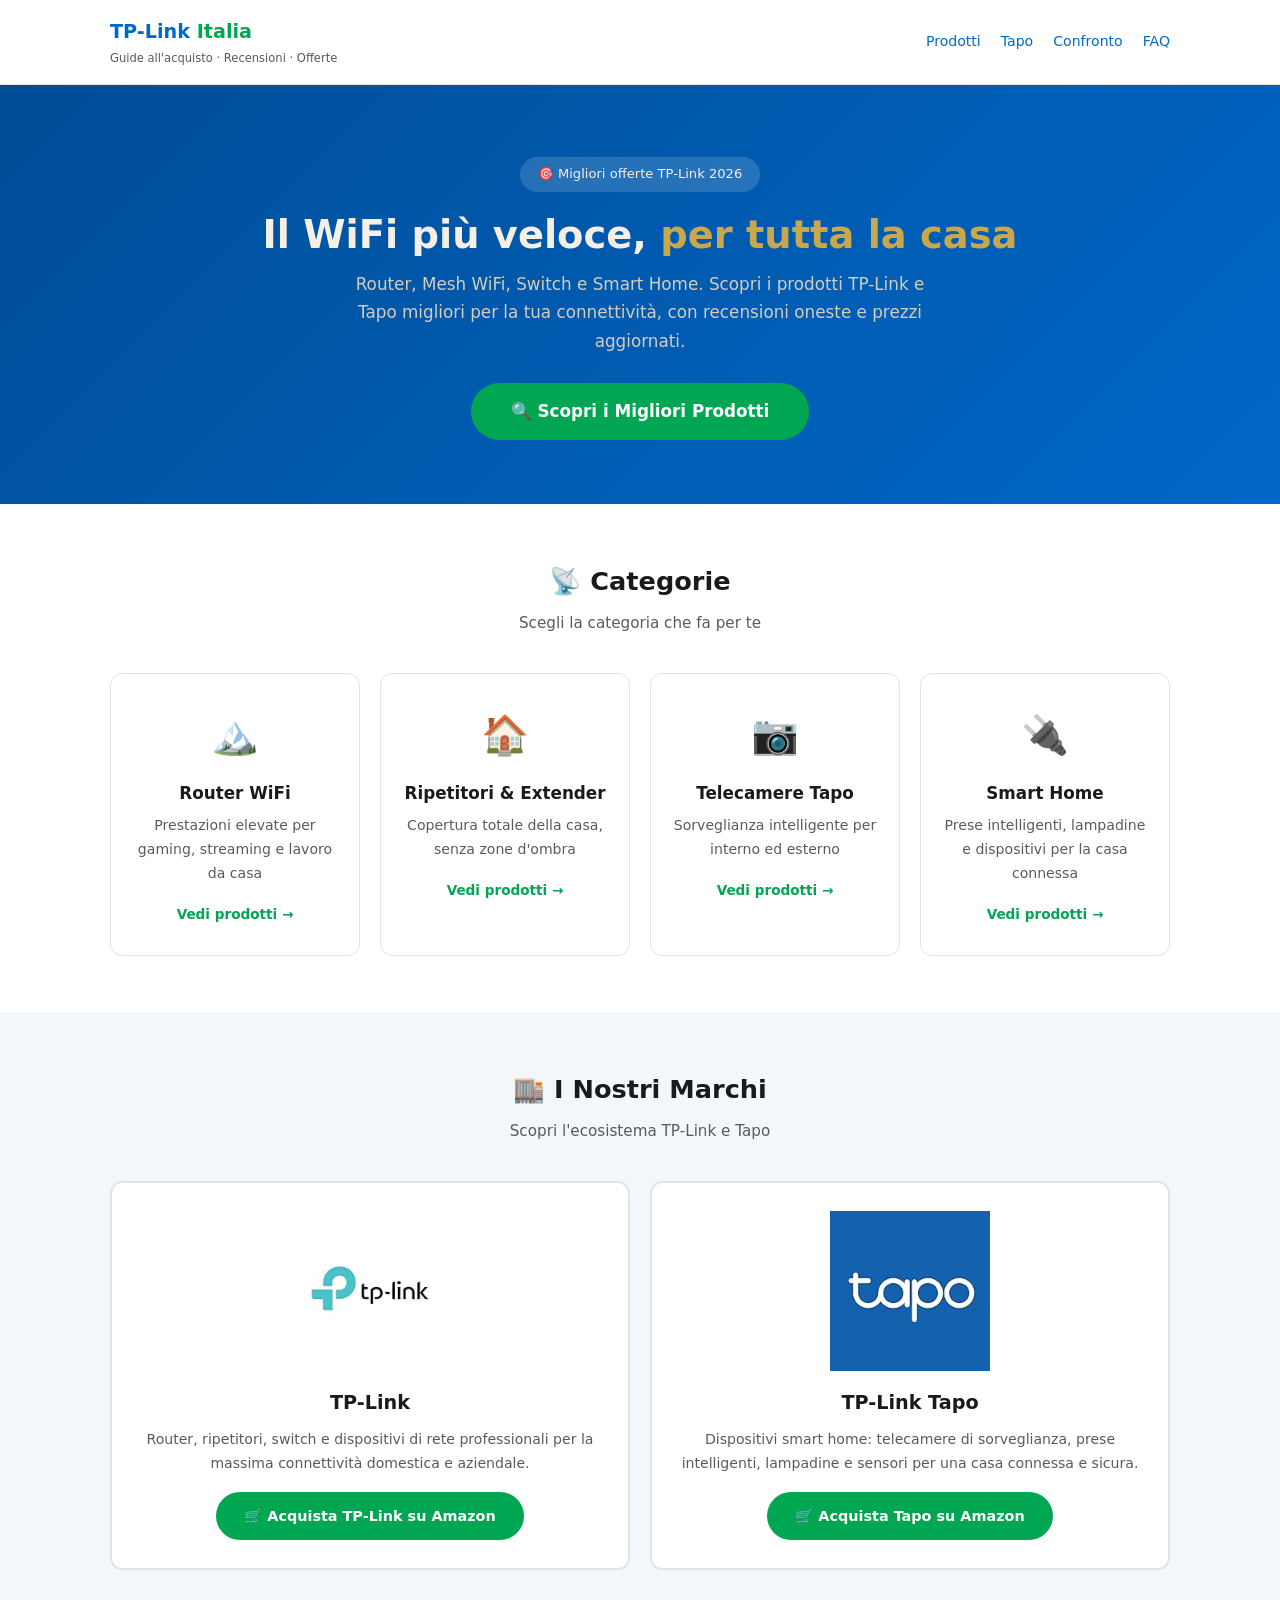
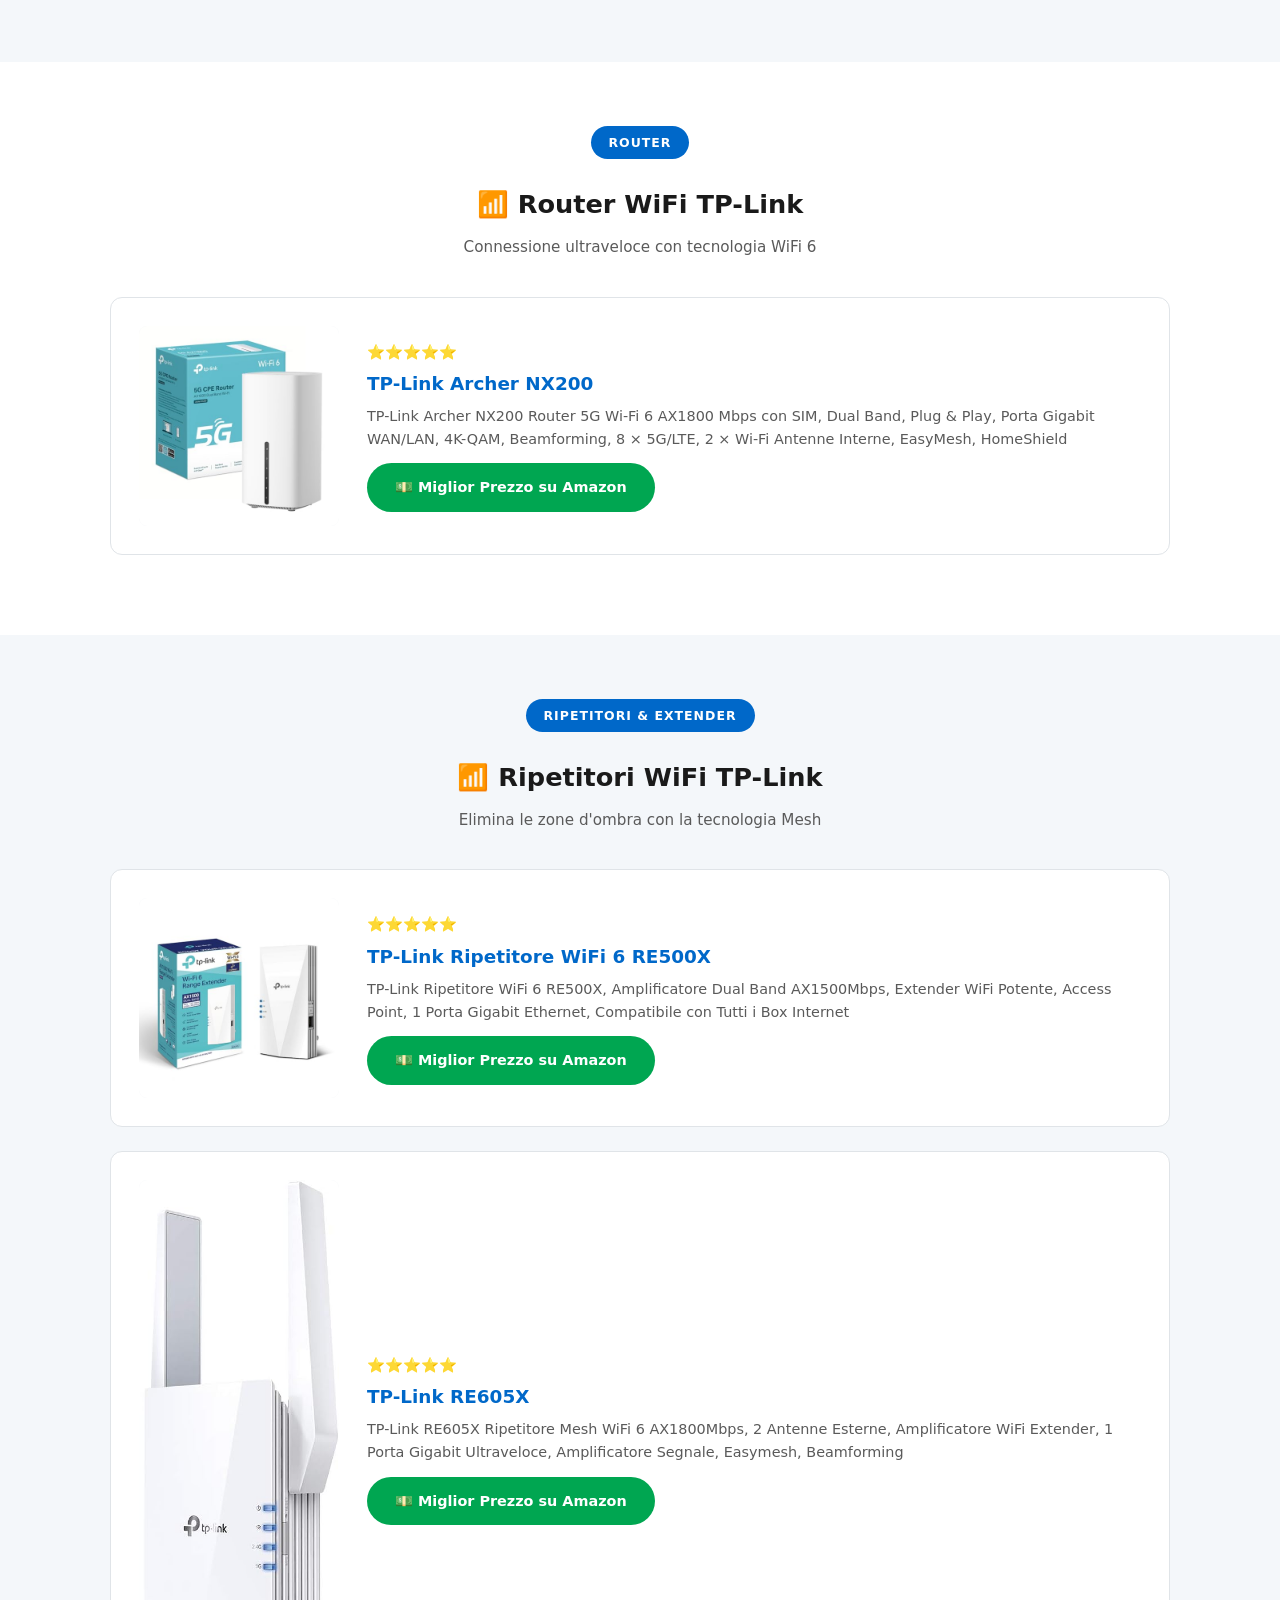
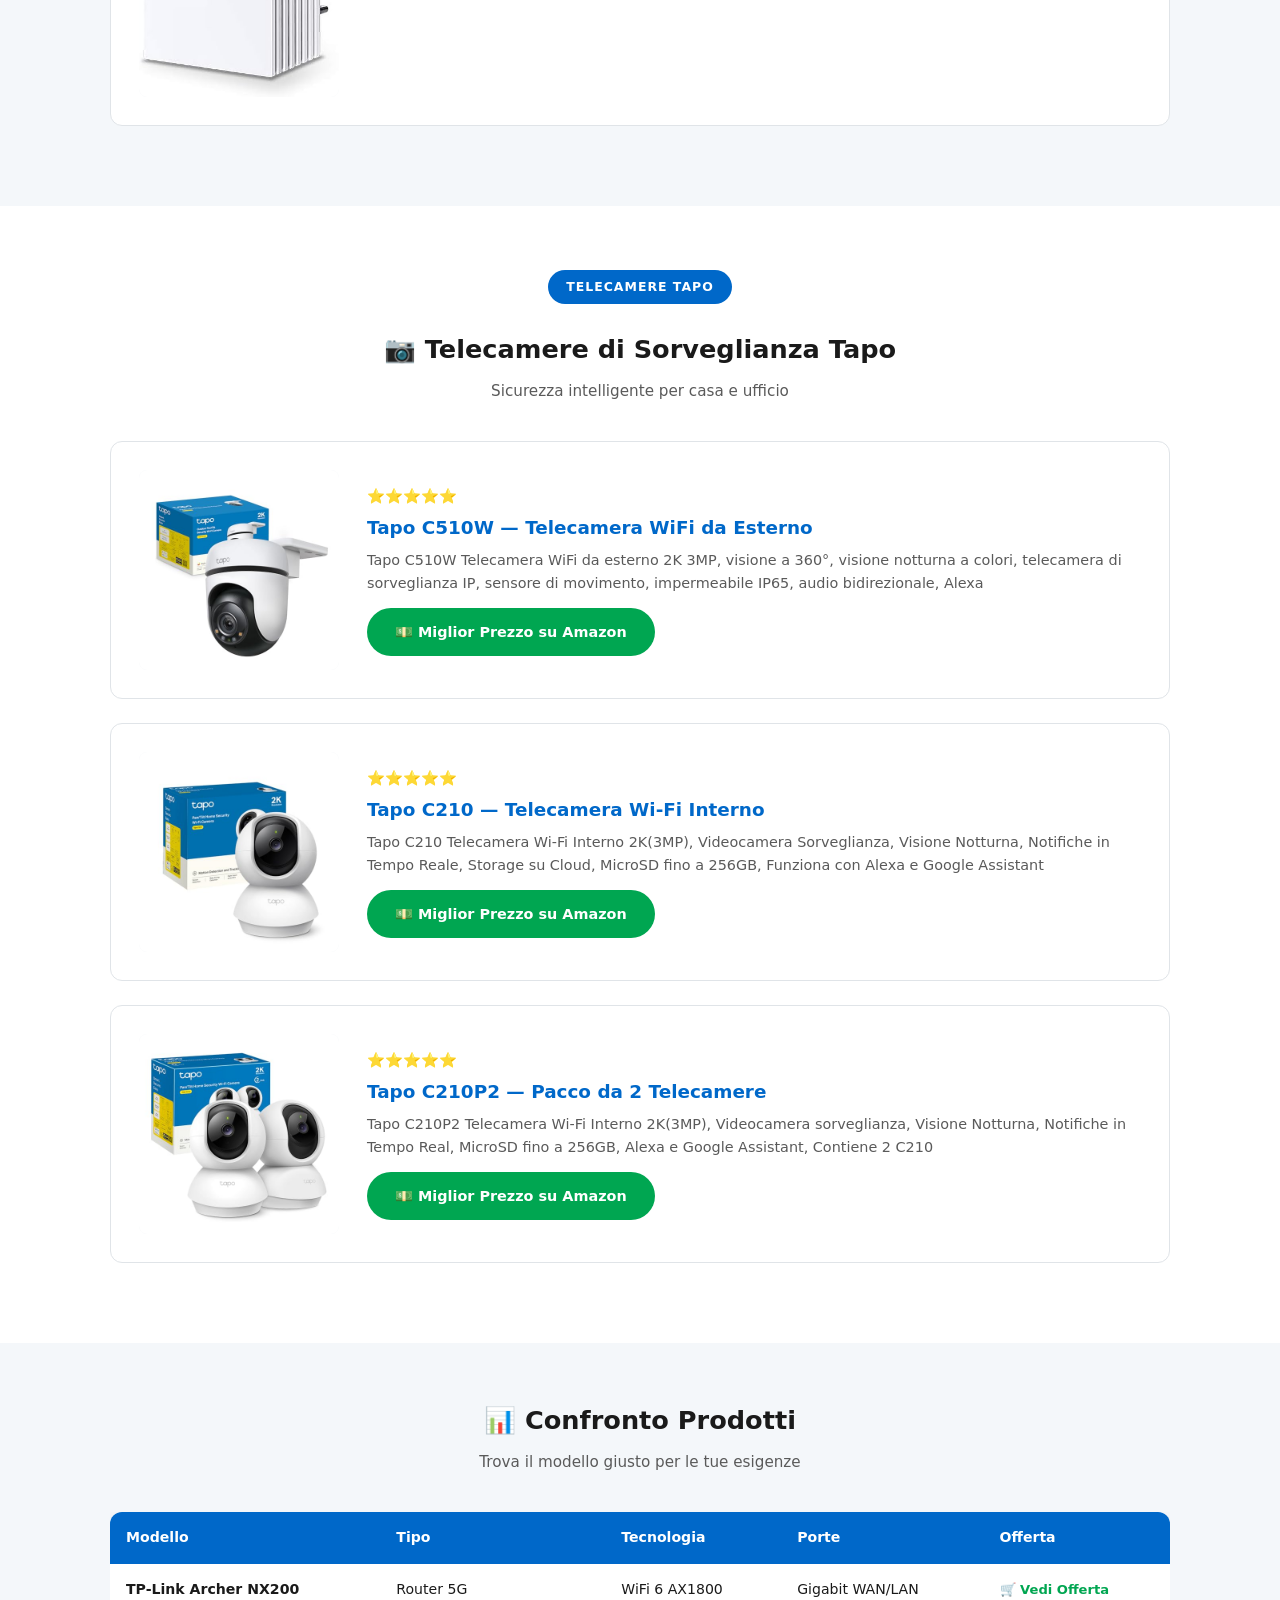
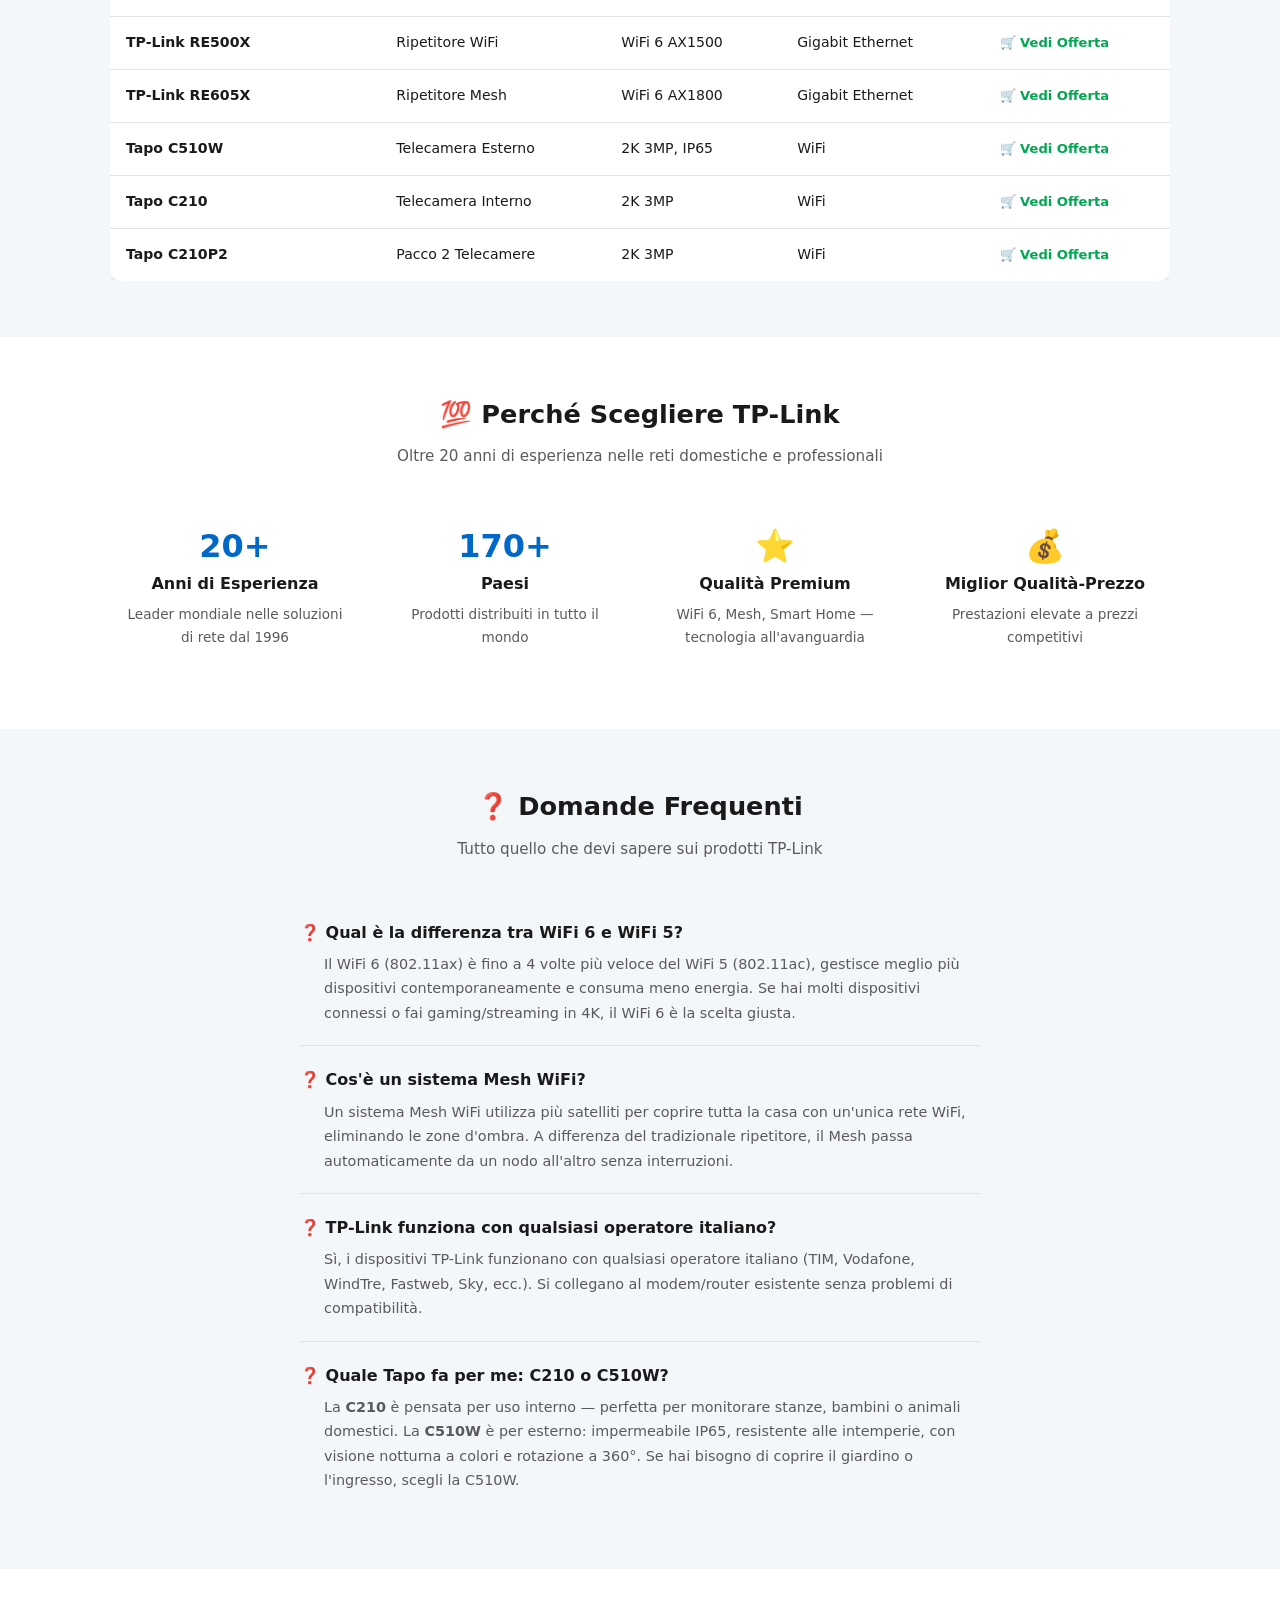
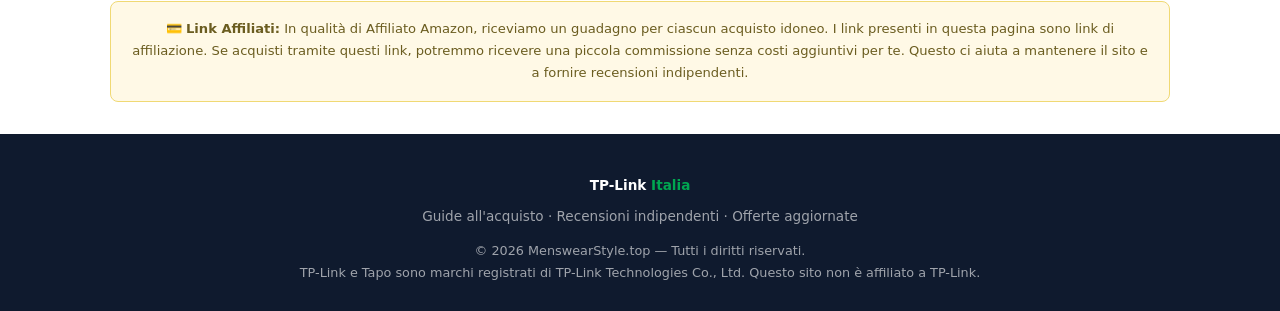
==== t_873jggqaa11vb/index.html @ a1fa3074 "Initial commit: menswearstyle.top static site" ====
<!DOCTYPE html>
<html lang="it">
<head>
  <meta charset="UTF-8" />
  <meta name="viewport" content="width=device-width, initial-scale=1.0" />
  <title>TP-Link Italia — Router, Mesh WiFi, Switch e Smart Home | Offerte e Recensioni</title>
  <meta name="description" content="Guida all'acquisto TP-Link Italia. Confronta i migliori router WiFi, sistemi mesh, switch e dispositivi smart home. Offerte e recensioni aggiornate." />
  <link rel="canonical" href="https://menswearstyle.top/t_873jggqaa11vb/" />
  <meta property="og:title" content="TP-Link Italia — Router, Mesh WiFi e Smart Home" />
  <meta property="og:description" content="Guida all'acquisto TP-Link con i migliori prezzi e offerte." />
  <meta property="og:url" content="https://menswearstyle.top/t_873jggqaa11vb/" />
  <meta property="og:type" content="website" />
  <style>
    *, *::before, *::after { margin:0; padding:0; box-sizing:border-box; }

    :root {
      --primary: #0068c9;
      --primary-dark: #004d96;
      --accent: #00a651;
      --accent-hover: #008f45;
      --text: #1a1a1a;
      --text-light: #5a5a5a;
      --bg: #ffffff;
      --bg-alt: #f4f7fa;
      --border: #e0e4e8;
      --radius: 12px;
      --radius-sm: 8px;
      --shadow: 0 2px 12px rgba(0,0,0,0.06);
      --shadow-lg: 0 8px 30px rgba(0,0,0,0.10);
      --font: 'Segoe UI', system-ui, -apple-system, sans-serif;
      --max-width: 1100px;
    }

    html { scroll-behavior: smooth; }
    body { font-family: var(--font); color: var(--text); background: var(--bg); line-height: 1.7; }
    a { color: var(--primary); text-decoration: none; transition: color 0.2s; }
    a:hover { color: var(--accent); }
    img { max-width: 100%; height: auto; display: block; }

    .container { width:100%; max-width:var(--max-width); margin:0 auto; padding:0 20px; }
    .sr-only { position:absolute; width:1px; height:1px; padding:0; margin:-1px; overflow:hidden; clip:rect(0,0,0,0); border:0; }

    /* Header */
    .site-header {
      background: var(--bg);
      border-bottom: 1px solid var(--border);
      padding: 16px 0;
      position: sticky;
      top: 0;
      z-index: 100;
    }
    .header-inner { display:flex; align-items:center; justify-content:space-between; }
    .logo { font-size:1.2rem; font-weight:700; color:var(--primary); }
    .logo span { color:var(--accent); }
    .logo small { font-size:0.72rem; font-weight:400; color:var(--text-light); display:block; }
    .header-nav { display:flex; gap:20px; }
    .header-nav a { font-size:0.88rem; font-weight:500; }

    /* Hero */
    .hero {
      background: linear-gradient(135deg, var(--primary-dark) 0%, var(--primary) 100%);
      color: #f5efe6;
      padding: 72px 0 64px;
      text-align: center;
    }
    .hero h1 { font-size:2.4rem; font-weight:800; line-height:1.2; margin-bottom:12px; }
    .hero h1 span { color: #c9a84c; }
    .hero p { font-size:1.05rem; max-width:600px; margin:0 auto 28px; color: #d4ccbe; }
    .hero-badge {
      display:inline-block;
      background: rgba(255,255,255,0.15);
      padding:6px 18px;
      border-radius:50px;
      font-size:0.82rem;
      margin-bottom:20px;
    }

    /* Sections */
    section { padding: 56px 0; }
    section:not(.hero):nth-child(even) { background: var(--bg-alt); }

    .section-title {
      font-size:1.6rem;
      font-weight:700;
      margin-bottom:8px;
      text-align:center;
    }
    .section-sub {
      text-align:center;
      color:var(--text-light);
      margin-bottom:36px;
      font-size:0.95rem;
    }

    /* Category grid */
    .cat-grid {
      display:grid;
      grid-template-columns:repeat(auto-fit, minmax(240px,1fr));
      gap:20px;
    }
    .cat-card {
      background:var(--bg);
      border:1px solid var(--border);
      border-radius:var(--radius);
      padding:28px 20px;
      text-align:center;
      transition:all 0.3s;
    }
    .cat-card:hover { transform:translateY(-4px); box-shadow:var(--shadow-lg); }
    .cat-card .icon { font-size:2.4rem; margin-bottom:12px; display:block; }
    .cat-card h3 { font-size:1.05rem; font-weight:700; }
    .cat-card p { font-size:0.88rem; color:var(--text-light); margin:6px 0 14px; }
    .cat-card a { font-size:0.85rem; font-weight:600; color:var(--accent); }

    /* Product card */
    .product-card {
      display:flex;
      gap:28px;
      background:var(--bg);
      border:1px solid var(--border);
      border-radius:var(--radius);
      padding:28px;
      margin-bottom:24px;
      align-items:center;
      transition:all 0.3s;
    }
    .product-card:hover { box-shadow:var(--shadow-lg); }
    .product-card .product-img {
      width:200px;
      min-height:160px;
      flex-shrink:0;
      background:var(--bg-alt);
      border-radius:var(--radius-sm);
      display:flex;
      align-items:center;
      justify-content:center;
      overflow:hidden;
    }
    .product-card .product-img img { width:100%; height:100%; object-fit:contain; }
    .product-card .product-info { flex:1; }
    .product-card .product-info h3 { font-size:1.15rem; font-weight:700; margin-bottom:6px; color: var(--primary); }
    .product-card .product-info .desc { font-size:0.9rem; color:var(--text-light); margin-bottom:12px; line-height:1.6; }
    .product-card .product-info .rating { color:#f5a623; font-size:0.9rem; margin-bottom:4px; }

    .btn-affiliate {
      display:inline-block;
      background:var(--accent);
      color:#fff !important;
      font-weight:700;
      padding:12px 28px;
      border-radius:50px;
      font-size:0.9rem;
      transition:all 0.25s;
      border:none;
      cursor:pointer;
    }
    .btn-affiliate:hover {
      background:var(--accent-hover);
      transform:translateY(-2px);
      box-shadow:0 4px 16px rgba(0,166,81,0.35);
    }

    /* Brand cards */
    .brand-grid {
      display:grid;
      grid-template-columns:repeat(auto-fit, minmax(300px,1fr));
      gap:20px;
      margin-bottom:36px;
    }
    .brand-card {
      background:var(--bg);
      border:2px solid var(--border);
      border-radius:var(--radius);
      padding:28px;
      text-align:center;
      transition:all 0.3s;
    }
    .brand-card:hover { border-color:var(--primary); box-shadow:var(--shadow-lg); }
    .brand-card img { max-width:160px; margin:0 auto 16px; }
    .brand-card h3 { font-size:1.2rem; font-weight:700; margin-bottom:8px; }
    .brand-card p { font-size:0.88rem; color:var(--text-light); margin-bottom:16px; }

    /* Comparison table */
    .compare-table {
      width:100%;
      border-collapse:collapse;
      background:var(--bg);
      border-radius:var(--radius);
      overflow:hidden;
      box-shadow:var(--shadow);
    }
    .compare-table th {
      background:var(--primary);
      color:#fff;
      padding:14px 16px;
      text-align:left;
      font-size:0.88rem;
    }
    .compare-table td {
      padding:14px 16px;
      border-bottom:1px solid var(--border);
      font-size:0.88rem;
    }
    .compare-table tr:last-child td { border-bottom:none; }
    .compare-table tr:hover td { background:var(--bg-alt); }
    .compare-table .aff-link { font-size:0.82rem; font-weight:600; color:var(--accent); }

    /* Benefits */
    .benefits-grid {
      display:grid;
      grid-template-columns:repeat(auto-fit, minmax(200px,1fr));
      gap:20px;
    }
    .benefit-item { text-align:center; padding:24px 16px; }
    .benefit-item .num { font-size:2rem; font-weight:800; color:var(--primary); line-height:1; margin-bottom:8px; }
    .benefit-item h4 { font-size:1rem; font-weight:600; margin-bottom:6px; }
    .benefit-item p { font-size:0.85rem; color:var(--text-light); }

    /* FAQ */
    .faq-item { border-bottom:1px solid var(--border); padding:20px 0; }
    .faq-item:last-child { border-bottom:none; }
    .faq-item h3 { font-size:1rem; font-weight:600; margin-bottom:6px; cursor:pointer; }
    .faq-item h3::before { content:"❓ "; }
    .faq-item p { font-size:0.9rem; color:var(--text-light); padding-left:24px; }

    /* Disclaimer */
    .disclaimer-box {
      background:#fff9e6;
      border:1px solid #f0d974;
      border-radius:var(--radius-sm);
      padding:16px 20px;
      font-size:0.82rem;
      color:#6b5d20;
      margin:32px 0;
      text-align:center;
    }

    /* Footer */
    .site-footer {
      background:#0f1a2e;
      color:rgba(255,255,255,0.6);
      padding:40px 0 28px;
      text-align:center;
      font-size:0.85rem;
    }
    .site-footer a { color:rgba(255,255,255,0.6); }
    .site-footer a:hover { color:var(--accent); }
    .site-footer .brand { color:#fff; font-weight:700; margin-bottom:8px; }
    .site-footer .brand span { color:var(--accent); }

    /* Divider */
    .divider { text-align:center; padding:8px 0 24px; }
    .divider span {
      display:inline-block;
      background:var(--primary);
      color:#fff;
      font-size:0.78rem;
      font-weight:600;
      padding:6px 18px;
      border-radius:50px;
      text-transform:uppercase;
      letter-spacing:1px;
    }

    /* Responsive */
    @media (max-width:768px) {
      .hero h1 { font-size:1.7rem; }
      .hero { padding:48px 0; }
      .product-card { flex-direction:column; text-align:center; }
      .product-card .product-img { width:100%; max-width:200px; }
      .section-title { font-size:1.3rem; }
      .compare-table { font-size:0.8rem; }
      .compare-table th, .compare-table td { padding:10px 8px; }
      .brand-grid { grid-template-columns:1fr; }
      .header-nav { gap:12px; }
    }
  </style>
</head>
<body>

  <!-- ===== Header ===== -->
  <header class="site-header">
    <div class="container header-inner">
      <div class="logo">
        TP-Link <span>Italia</span>
        <small>Guide all'acquisto · Recensioni · Offerte</small>
      </div>
      <nav class="header-nav">
        <a href="#prodotti">Prodotti</a>
        <a href="#tapo">Tapo</a>
        <a href="#confronto">Confronto</a>
        <a href="#faq">FAQ</a>
      </nav>
    </div>
  </header>

  <!-- ===== Hero ===== -->
  <section class="hero">
    <div class="container">
      <div class="hero-badge">&#x1F3AF; Migliori offerte TP-Link 2026</div>
      <h1>Il WiFi più veloce, <span>per tutta la casa</span></h1>
      <p>Router, Mesh WiFi, Switch e Smart Home. Scopri i prodotti TP-Link e Tapo migliori per la tua connettività, con recensioni oneste e prezzi aggiornati.</p>
      <a href="#prodotti" class="btn-affiliate" style="font-size:1.05rem;padding:14px 40px;">&#x1F50D; Scopri i Migliori Prodotti</a>
    </div>
  </section>

  <!-- ===== Categorie ===== -->
  <section>
    <div class="container">
      <h2 class="section-title">&#x1F4E1; Categorie</h2>
      <p class="section-sub">Scegli la categoria che fa per te</p>
      <div class="cat-grid">
        <div class="cat-card">
          <span class="icon">&#x1F3D4;&#xFE0F;</span>
          <h3>Router WiFi</h3>
          <p>Prestazioni elevate per gaming, streaming e lavoro da casa</p>
          <a href="#router">Vedi prodotti &#x2192;</a>
        </div>
        <div class="cat-card">
          <span class="icon">&#x1F3E0;</span>
          <h3>Ripetitori & Extender</h3>
          <p>Copertura totale della casa, senza zone d'ombra</p>
          <a href="#extender">Vedi prodotti &#x2192;</a>
        </div>
        <div class="cat-card">
          <span class="icon">&#x1F4F7;</span>
          <h3>Telecamere Tapo</h3>
          <p>Sorveglianza intelligente per interno ed esterno</p>
          <a href="#tapo">Vedi prodotti &#x2192;</a>
        </div>
        <div class="cat-card">
          <span class="icon">&#x1F50C;</span>
          <h3>Smart Home</h3>
          <p>Prese intelligenti, lampadine e dispositivi per la casa connessa</p>
          <a href="#tapo">Vedi prodotti &#x2192;</a>
        </div>
      </div>
    </div>
  </section>

  <!-- ===== Brand Cards ===== -->
  <section style="background:var(--bg-alt);">
    <div class="container">
      <h2 class="section-title">&#x1F3EC; I Nostri Marchi</h2>
      <p class="section-sub">Scopri l'ecosistema TP-Link e Tapo</p>
      <div class="brand-grid">
        <a href="https://pboost.me/F1gRazdjC" target="_blank" rel="nofollow sponsored" class="brand-card" style="color:inherit;">
          <img src="images/tplink-brand.jpg" alt="TP-Link" />
          <h3>TP-Link</h3>
          <p>Router, ripetitori, switch e dispositivi di rete professionali per la massima connettività domestica e aziendale.</p>
          <span class="btn-affiliate">&#x1F6D2; Acquista TP-Link su Amazon</span>
        </a>
        <a href="https://pboost.me/F1gRazdjC" target="_blank" rel="nofollow sponsored" class="brand-card" style="color:inherit;">
          <img src="images/tapo-brand.jpg" alt="TP-Link Tapo" />
          <h3>TP-Link Tapo</h3>
          <p>Dispositivi smart home: telecamere di sorveglianza, prese intelligenti, lampadine e sensori per una casa connessa e sicura.</p>
          <span class="btn-affiliate">&#x1F6D2; Acquista Tapo su Amazon</span>
        </a>
      </div>
    </div>
  </section>

  <!-- ===== Router ===== -->
  <section id="router">
    <div class="container">
      <div class="divider"><span>Router</span></div>
      <h2 class="section-title">&#x1F4F6; Router WiFi TP-Link</h2>
      <p class="section-sub">Connessione ultraveloce con tecnologia WiFi 6</p>

      <div class="product-card">
        <div class="product-img">
          <img src="images/archer-nx200.jpg" alt="TP-Link Archer NX200" loading="lazy" />
        </div>
        <div class="product-info">
          <div class="rating">&#x2B50;&#x2B50;&#x2B50;&#x2B50;&#x2B50;</div>
          <h3>TP-Link Archer NX200</h3>
          <p class="desc">TP-Link Archer NX200 Router 5G Wi-Fi 6 AX1800 Mbps con SIM, Dual Band, Plug & Play, Porta Gigabit WAN/LAN, 4K-QAM, Beamforming, 8 × 5G/LTE, 2 × Wi-Fi Antenne Interne, EasyMesh, HomeShield</p>
          <a class="btn-affiliate" href="https://pboost.me/n1cMzvch1" target="_blank" rel="nofollow sponsored">
            &#x1F4B5; Miglior Prezzo su Amazon
          </a>
        </div>
      </div>
    </div>
  </section>

  <!-- ===== Extender / Ripetitori ===== -->
  <section id="extender">
    <div class="container">
      <div class="divider"><span>Ripetitori & Extender</span></div>
      <h2 class="section-title">&#x1F4F6; Ripetitori WiFi TP-Link</h2>
      <p class="section-sub">Elimina le zone d'ombra con la tecnologia Mesh</p>

      <div class="product-card">
        <div class="product-img">
          <img src="images/re500x.jpg" alt="TP-Link RE500X" loading="lazy" />
        </div>
        <div class="product-info">
          <div class="rating">&#x2B50;&#x2B50;&#x2B50;&#x2B50;&#x2B50;</div>
          <h3>TP-Link Ripetitore WiFi 6 RE500X</h3>
          <p class="desc">TP-Link Ripetitore WiFi 6 RE500X, Amplificatore Dual Band AX1500Mbps, Extender WiFi Potente, Access Point, 1 Porta Gigabit Ethernet, Compatibile con Tutti i Box Internet</p>
          <a class="btn-affiliate" href="https://pboost.me/w2uTr7y7" target="_blank" rel="nofollow sponsored">
            &#x1F4B5; Miglior Prezzo su Amazon
          </a>
        </div>
      </div>

      <div class="product-card">
        <div class="product-img">
          <img src="images/re605x.jpg" alt="TP-Link RE605X" loading="lazy" />
        </div>
        <div class="product-info">
          <div class="rating">&#x2B50;&#x2B50;&#x2B50;&#x2B50;&#x2B50;</div>
          <h3>TP-Link RE605X</h3>
          <p class="desc">TP-Link RE605X Ripetitore Mesh WiFi 6 AX1800Mbps, 2 Antenne Esterne, Amplificatore WiFi Extender, 1 Porta Gigabit Ultraveloce, Amplificatore Segnale, Easymesh, Beamforming</p>
          <a class="btn-affiliate" href="https://pboost.me/W2uT30A5" target="_blank" rel="nofollow sponsored">
            &#x1F4B5; Miglior Prezzo su Amazon
          </a>
        </div>
      </div>
    </div>
  </section>

  <!-- ===== Telecamere Tapo ===== -->
  <section id="tapo">
    <div class="container">
      <div class="divider"><span>Telecamere Tapo</span></div>
      <h2 class="section-title">&#x1F4F7; Telecamere di Sorveglianza Tapo</h2>
      <p class="section-sub">Sicurezza intelligente per casa e ufficio</p>

      <div class="product-card">
        <div class="product-img">
          <img src="images/tapo-c510w.jpg" alt="Tapo C510W" loading="lazy" />
        </div>
        <div class="product-info">
          <div class="rating">&#x2B50;&#x2B50;&#x2B50;&#x2B50;&#x2B50;</div>
          <h3>Tapo C510W &mdash; Telecamera WiFi da Esterno</h3>
          <p class="desc">Tapo C510W Telecamera WiFi da esterno 2K 3MP, visione a 360°, visione notturna a colori, telecamera di sorveglianza IP, sensore di movimento, impermeabile IP65, audio bidirezionale, Alexa</p>
          <a class="btn-affiliate" href="https://pboost.me/e2uTstyd" target="_blank" rel="nofollow sponsored">
            &#x1F4B5; Miglior Prezzo su Amazon
          </a>
        </div>
      </div>

      <div class="product-card">
        <div class="product-img">
          <img src="images/tapo-c210.jpg" alt="Tapo C210" loading="lazy" />
        </div>
        <div class="product-info">
          <div class="rating">&#x2B50;&#x2B50;&#x2B50;&#x2B50;&#x2B50;</div>
          <h3>Tapo C210 &mdash; Telecamera Wi-Fi Interno</h3>
          <p class="desc">Tapo C210 Telecamera Wi-Fi Interno 2K(3MP), Videocamera Sorveglianza, Visione Notturna, Notifiche in Tempo Reale, Storage su Cloud, MicroSD fino a 256GB, Funziona con Alexa e Google Assistant</p>
          <a class="btn-affiliate" href="https://pboost.me/t2uTgtkya" target="_blank" rel="nofollow sponsored">
            &#x1F4B5; Miglior Prezzo su Amazon
          </a>
        </div>
      </div>

      <div class="product-card">
        <div class="product-img">
          <img src="images/tapo-c210p2.jpg" alt="Tapo C210P2" loading="lazy" />
        </div>
        <div class="product-info">
          <div class="rating">&#x2B50;&#x2B50;&#x2B50;&#x2B50;&#x2B50;</div>
          <h3>Tapo C210P2 &mdash; Pacco da 2 Telecamere</h3>
          <p class="desc">Tapo C210P2 Telecamera Wi-Fi Interno 2K(3MP), Videocamera sorveglianza, Visione Notturna, Notifiche in Tempo Real, MicroSD fino a 256GB, Alexa e Google Assistant, Contiene 2 C210</p>
          <a class="btn-affiliate" href="https://pboost.me/p2uT3bgzT" target="_blank" rel="nofollow sponsored">
            &#x1F4B5; Miglior Prezzo su Amazon
          </a>
        </div>
      </div>
    </div>
  </section>

  <!-- ===== Tabella comparativa ===== -->
  <section id="confronto">
    <div class="container">
      <h2 class="section-title">&#x1F4CA; Confronto Prodotti</h2>
      <p class="section-sub">Trova il modello giusto per le tue esigenze</p>

      <div style="overflow-x:auto;">
        <table class="compare-table">
          <thead>
            <tr>
              <th>Modello</th>
              <th>Tipo</th>
              <th>Tecnologia</th>
              <th>Porte</th>
              <th>Offerta</th>
            </tr>
          </thead>
          <tbody>
            <tr>
              <td><strong>TP-Link Archer NX200</strong></td>
              <td>Router 5G</td>
              <td>WiFi 6 AX1800</td>
              <td>Gigabit WAN/LAN</td>
              <td><a class="aff-link" href="https://pboost.me/n1cMzvch1" target="_blank" rel="nofollow sponsored">&#x1F6D2; Vedi Offerta</a></td>
            </tr>
            <tr>
              <td><strong>TP-Link RE500X</strong></td>
              <td>Ripetitore WiFi</td>
              <td>WiFi 6 AX1500</td>
              <td>Gigabit Ethernet</td>
              <td><a class="aff-link" href="https://pboost.me/w2uTr7y7" target="_blank" rel="nofollow sponsored">&#x1F6D2; Vedi Offerta</a></td>
            </tr>
            <tr>
              <td><strong>TP-Link RE605X</strong></td>
              <td>Ripetitore Mesh</td>
              <td>WiFi 6 AX1800</td>
              <td>Gigabit Ethernet</td>
              <td><a class="aff-link" href="https://pboost.me/W2uT30A5" target="_blank" rel="nofollow sponsored">&#x1F6D2; Vedi Offerta</a></td>
            </tr>
            <tr>
              <td><strong>Tapo C510W</strong></td>
              <td>Telecamera Esterno</td>
              <td>2K 3MP, IP65</td>
              <td>WiFi</td>
              <td><a class="aff-link" href="https://pboost.me/e2uTstyd" target="_blank" rel="nofollow sponsored">&#x1F6D2; Vedi Offerta</a></td>
            </tr>
            <tr>
              <td><strong>Tapo C210</strong></td>
              <td>Telecamera Interno</td>
              <td>2K 3MP</td>
              <td>WiFi</td>
              <td><a class="aff-link" href="https://pboost.me/t2uTgtkya" target="_blank" rel="nofollow sponsored">&#x1F6D2; Vedi Offerta</a></td>
            </tr>
            <tr>
              <td><strong>Tapo C210P2</strong></td>
              <td>Pacco 2 Telecamere</td>
              <td>2K 3MP</td>
              <td>WiFi</td>
              <td><a class="aff-link" href="https://pboost.me/p2uT3bgzT" target="_blank" rel="nofollow sponsored">&#x1F6D2; Vedi Offerta</a></td>
            </tr>
          </tbody>
        </table>
      </div>
    </div>
  </section>

  <!-- ===== Perché TP-Link ===== -->
  <section>
    <div class="container">
      <h2 class="section-title">&#x1F4AF; Perché Scegliere TP-Link</h2>
      <p class="section-sub">Oltre 20 anni di esperienza nelle reti domestiche e professionali</p>
      <div class="benefits-grid">
        <div class="benefit-item">
          <div class="num">20+</div>
          <h4>Anni di Esperienza</h4>
          <p>Leader mondiale nelle soluzioni di rete dal 1996</p>
        </div>
        <div class="benefit-item">
          <div class="num">170+</div>
          <h4>Paesi</h4>
          <p>Prodotti distribuiti in tutto il mondo</p>
        </div>
        <div class="benefit-item">
          <div class="num">&#x2B50;</div>
          <h4>Qualità Premium</h4>
          <p>WiFi 6, Mesh, Smart Home — tecnologia all'avanguardia</p>
        </div>
        <div class="benefit-item">
          <div class="num">&#x1F4B0;</div>
          <h4>Miglior Qualità-Prezzo</h4>
          <p>Prestazioni elevate a prezzi competitivi</p>
        </div>
      </div>
    </div>
  </section>

  <!-- ===== FAQ ===== -->
  <section id="faq">
    <div class="container" style="max-width:720px;">
      <h2 class="section-title">&#x2753; Domande Frequenti</h2>
      <p class="section-sub">Tutto quello che devi sapere sui prodotti TP-Link</p>

      <div class="faq-item">
        <h3>Qual è la differenza tra WiFi 6 e WiFi 5?</h3>
        <p>Il WiFi 6 (802.11ax) è fino a 4 volte più veloce del WiFi 5 (802.11ac), gestisce meglio più dispositivi contemporaneamente e consuma meno energia. Se hai molti dispositivi connessi o fai gaming/streaming in 4K, il WiFi 6 è la scelta giusta.</p>
      </div>

      <div class="faq-item">
        <h3>Cos'è un sistema Mesh WiFi?</h3>
        <p>Un sistema Mesh WiFi utilizza più satelliti per coprire tutta la casa con un'unica rete WiFi, eliminando le zone d'ombra. A differenza del tradizionale ripetitore, il Mesh passa automaticamente da un nodo all'altro senza interruzioni.</p>
      </div>

      <div class="faq-item">
        <h3>TP-Link funziona con qualsiasi operatore italiano?</h3>
        <p>Sì, i dispositivi TP-Link funzionano con qualsiasi operatore italiano (TIM, Vodafone, WindTre, Fastweb, Sky, ecc.). Si collegano al modem/router esistente senza problemi di compatibilità.</p>
      </div>

      <div class="faq-item">
        <h3>Quale Tapo fa per me: C210 o C510W?</h3>
        <p>La <strong>C210</strong> è pensata per uso interno — perfetta per monitorare stanze, bambini o animali domestici. La <strong>C510W</strong> è per esterno: impermeabile IP65, resistente alle intemperie, con visione notturna a colori e rotazione a 360°. Se hai bisogno di coprire il giardino o l'ingresso, scegli la C510W.</p>
      </div>
    </div>
  </section>

  <!-- ===== Disclaimer ===== -->
  <div class="container">
    <div class="disclaimer-box">
      &#x1F4B3; <strong>Link Affiliati:</strong> In qualità di Affiliato Amazon, riceviamo un guadagno per ciascun acquisto idoneo. I link presenti in questa pagina sono link di affiliazione. Se acquisti tramite questi link, potremmo ricevere una piccola commissione senza costi aggiuntivi per te. Questo ci aiuta a mantenere il sito e a fornire recensioni indipendenti.
    </div>
  </div>

  <!-- ===== Footer ===== -->
  <footer class="site-footer">
    <div class="container">
      <div class="brand">TP-Link <span>Italia</span></div>
      <p style="margin-bottom:12px;">Guide all'acquisto · Recensioni indipendenti · Offerte aggiornate</p>
      <p style="font-size:0.8rem;">
        &copy; 2026 MenswearStyle.top &mdash; Tutti i diritti riservati.<br />
        TP-Link e Tapo sono marchi registrati di TP-Link Technologies Co., Ltd. Questo sito non è affiliato a TP-Link.
      </p>
    </div>
  </footer>

</body>
</html>
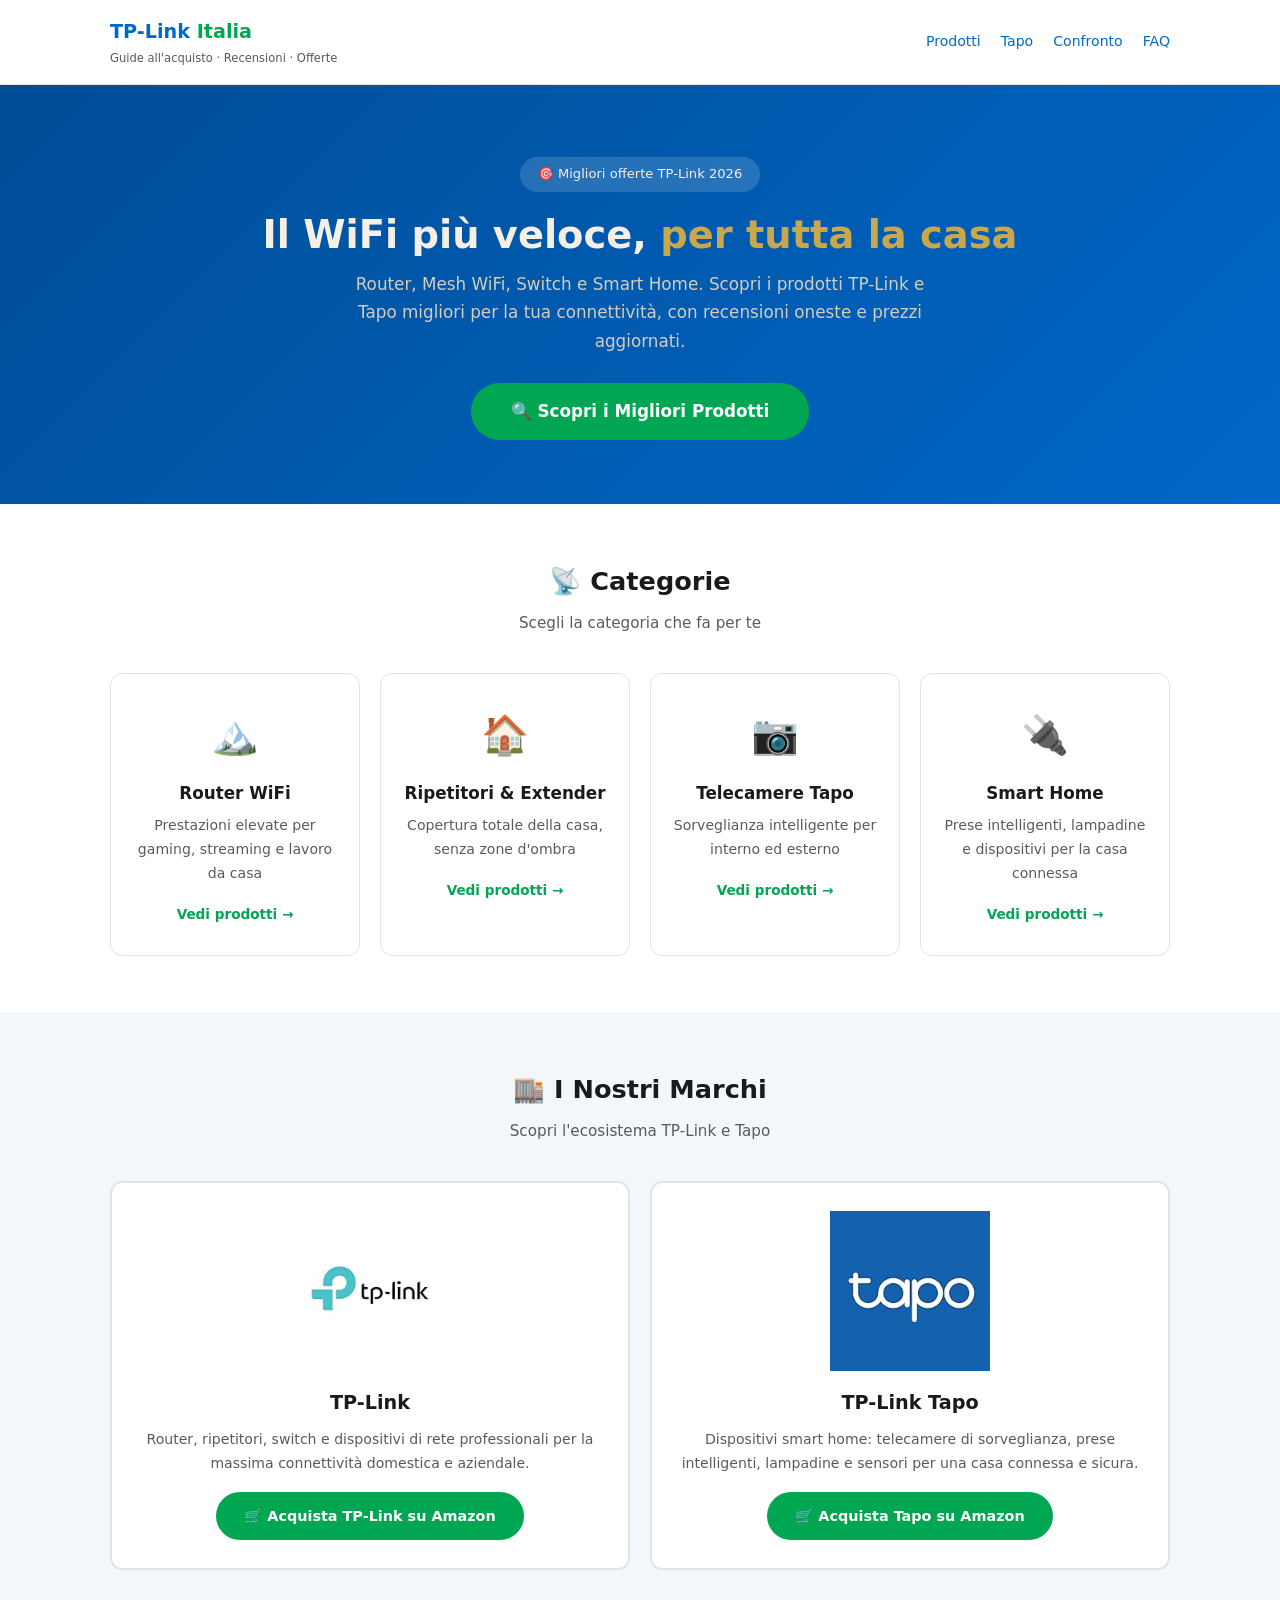
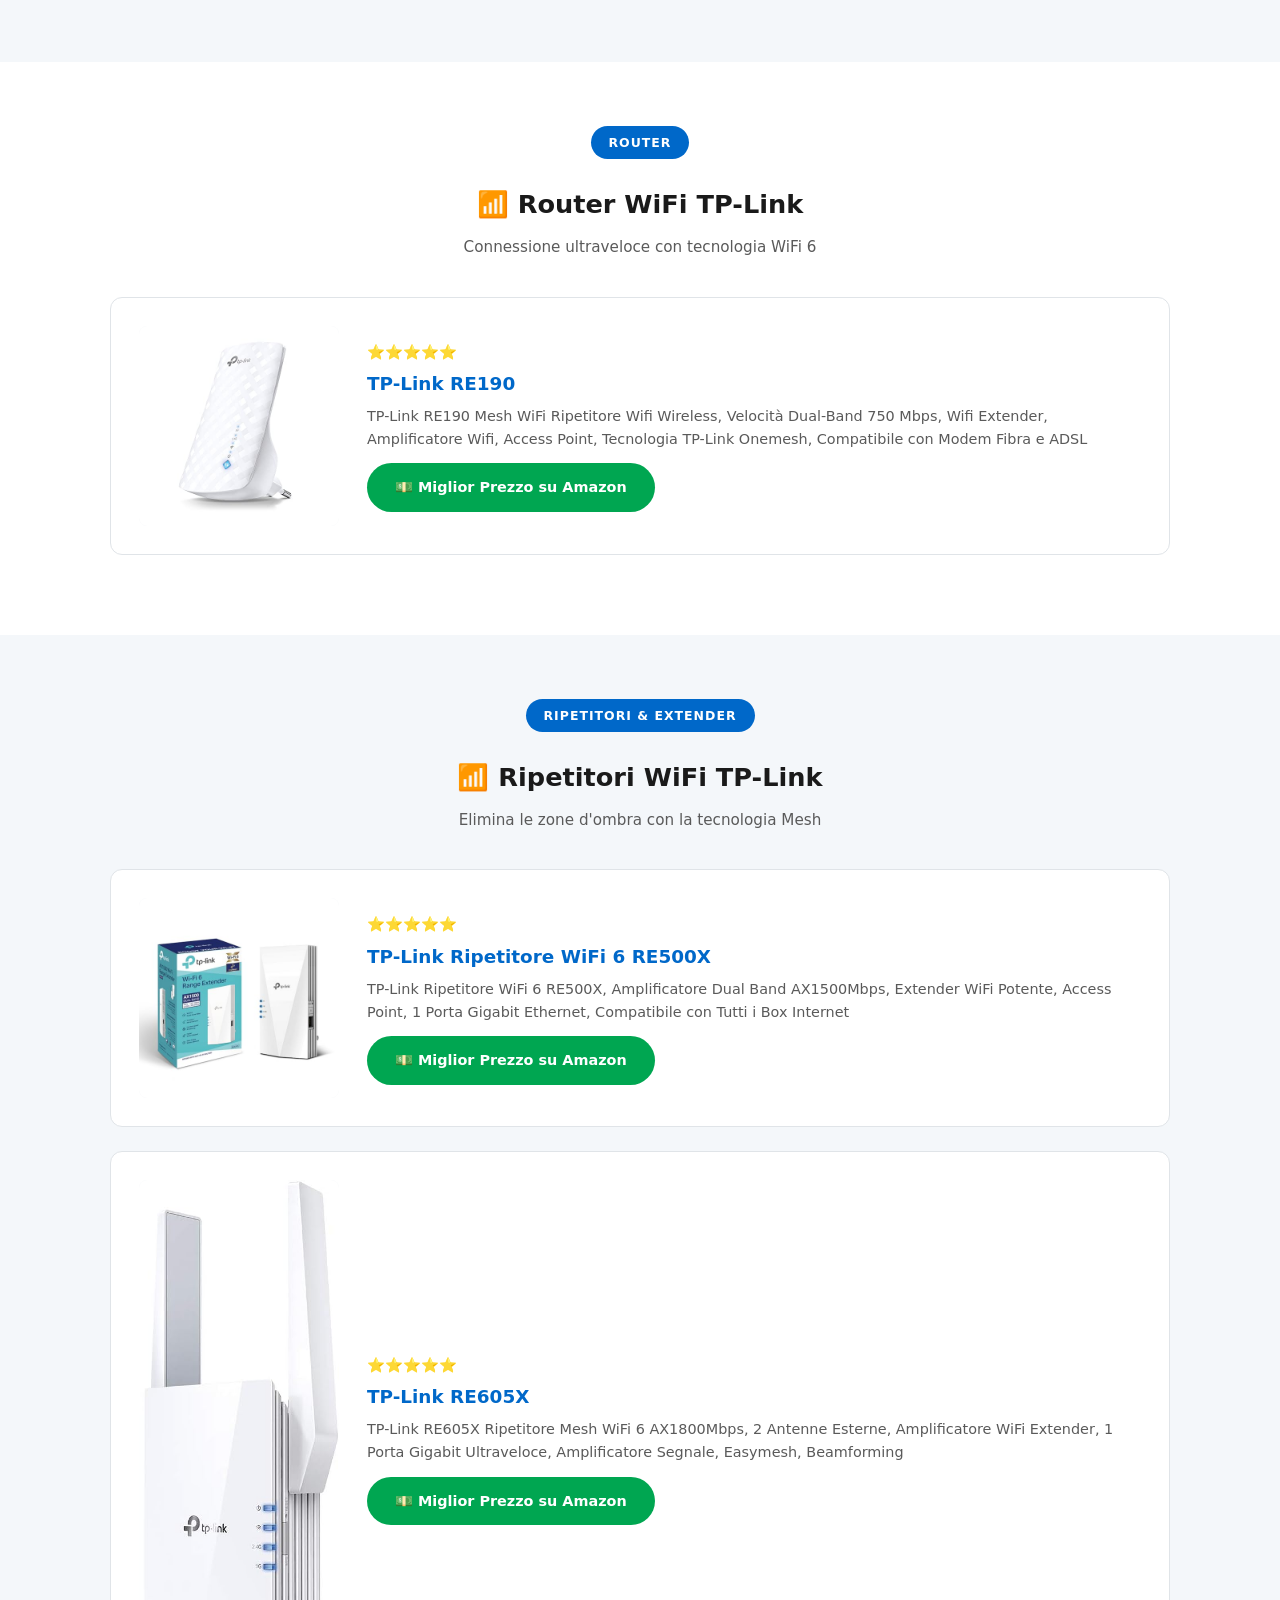
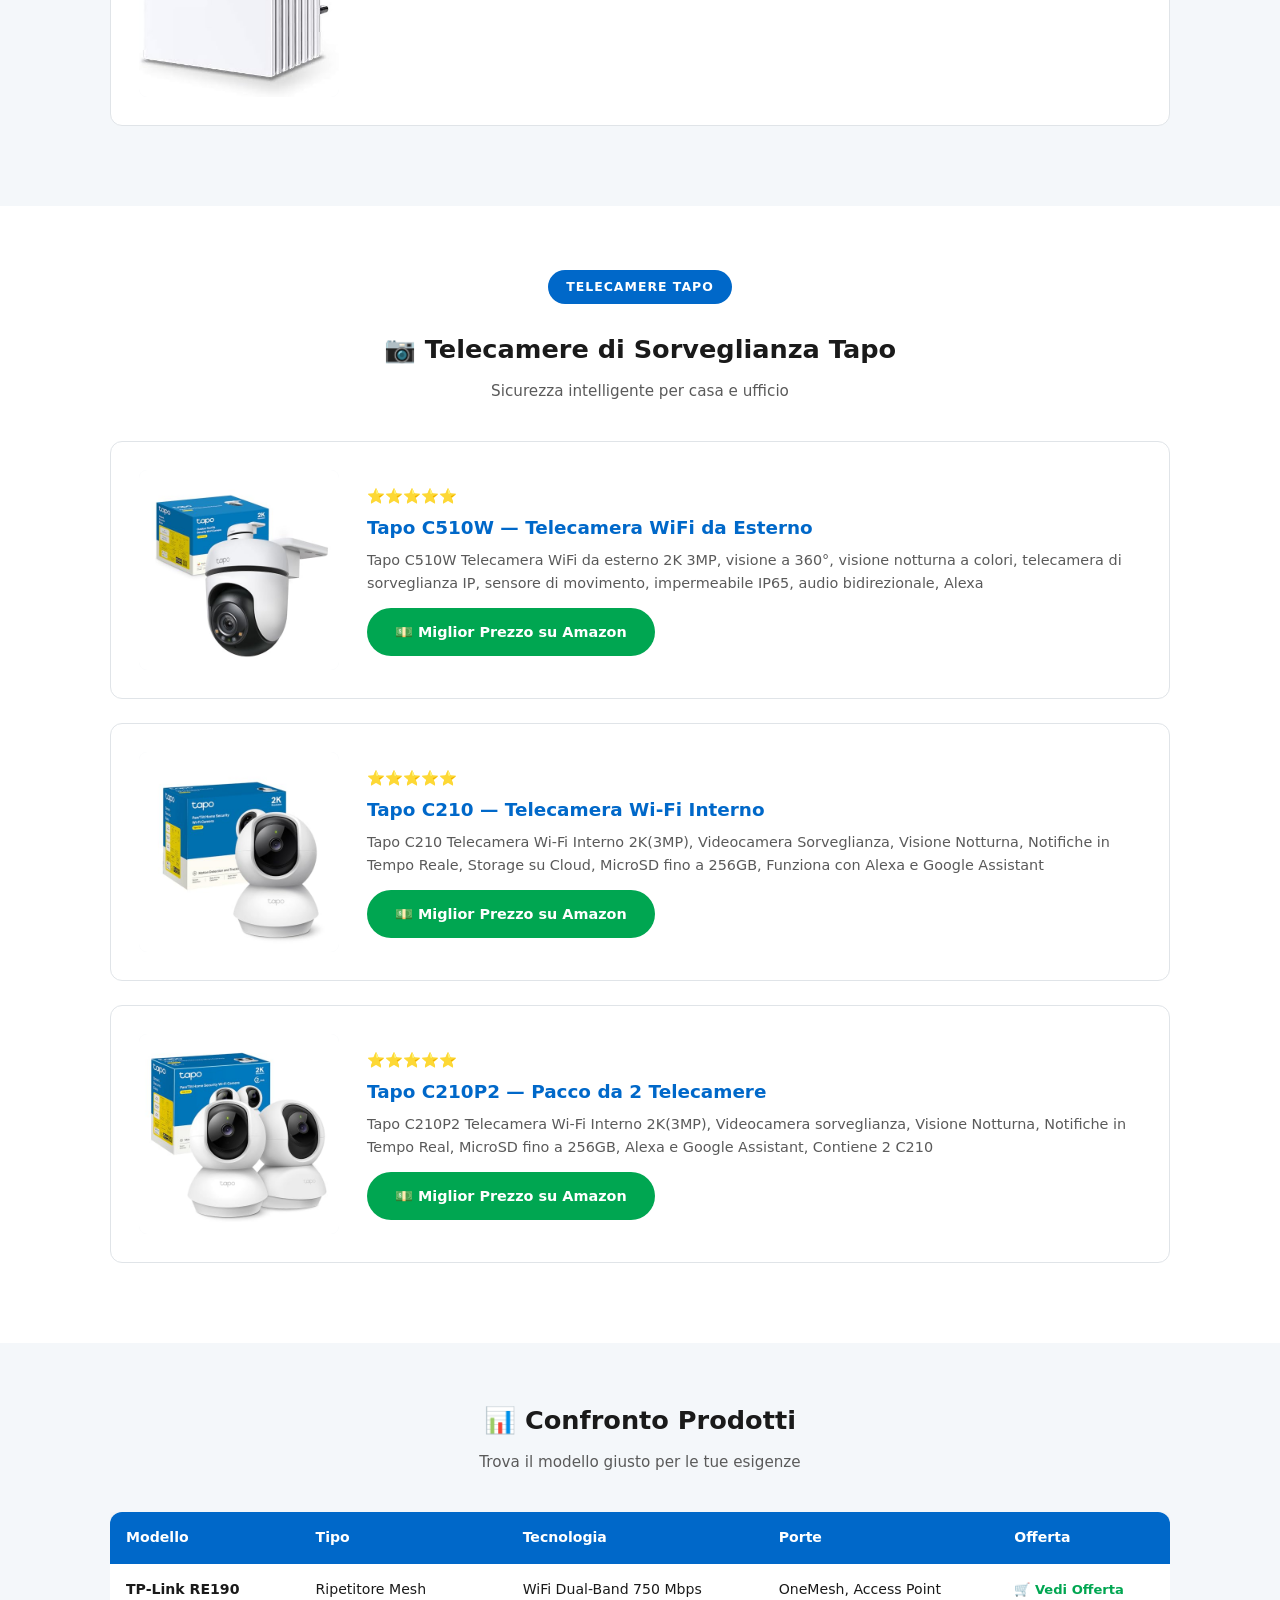
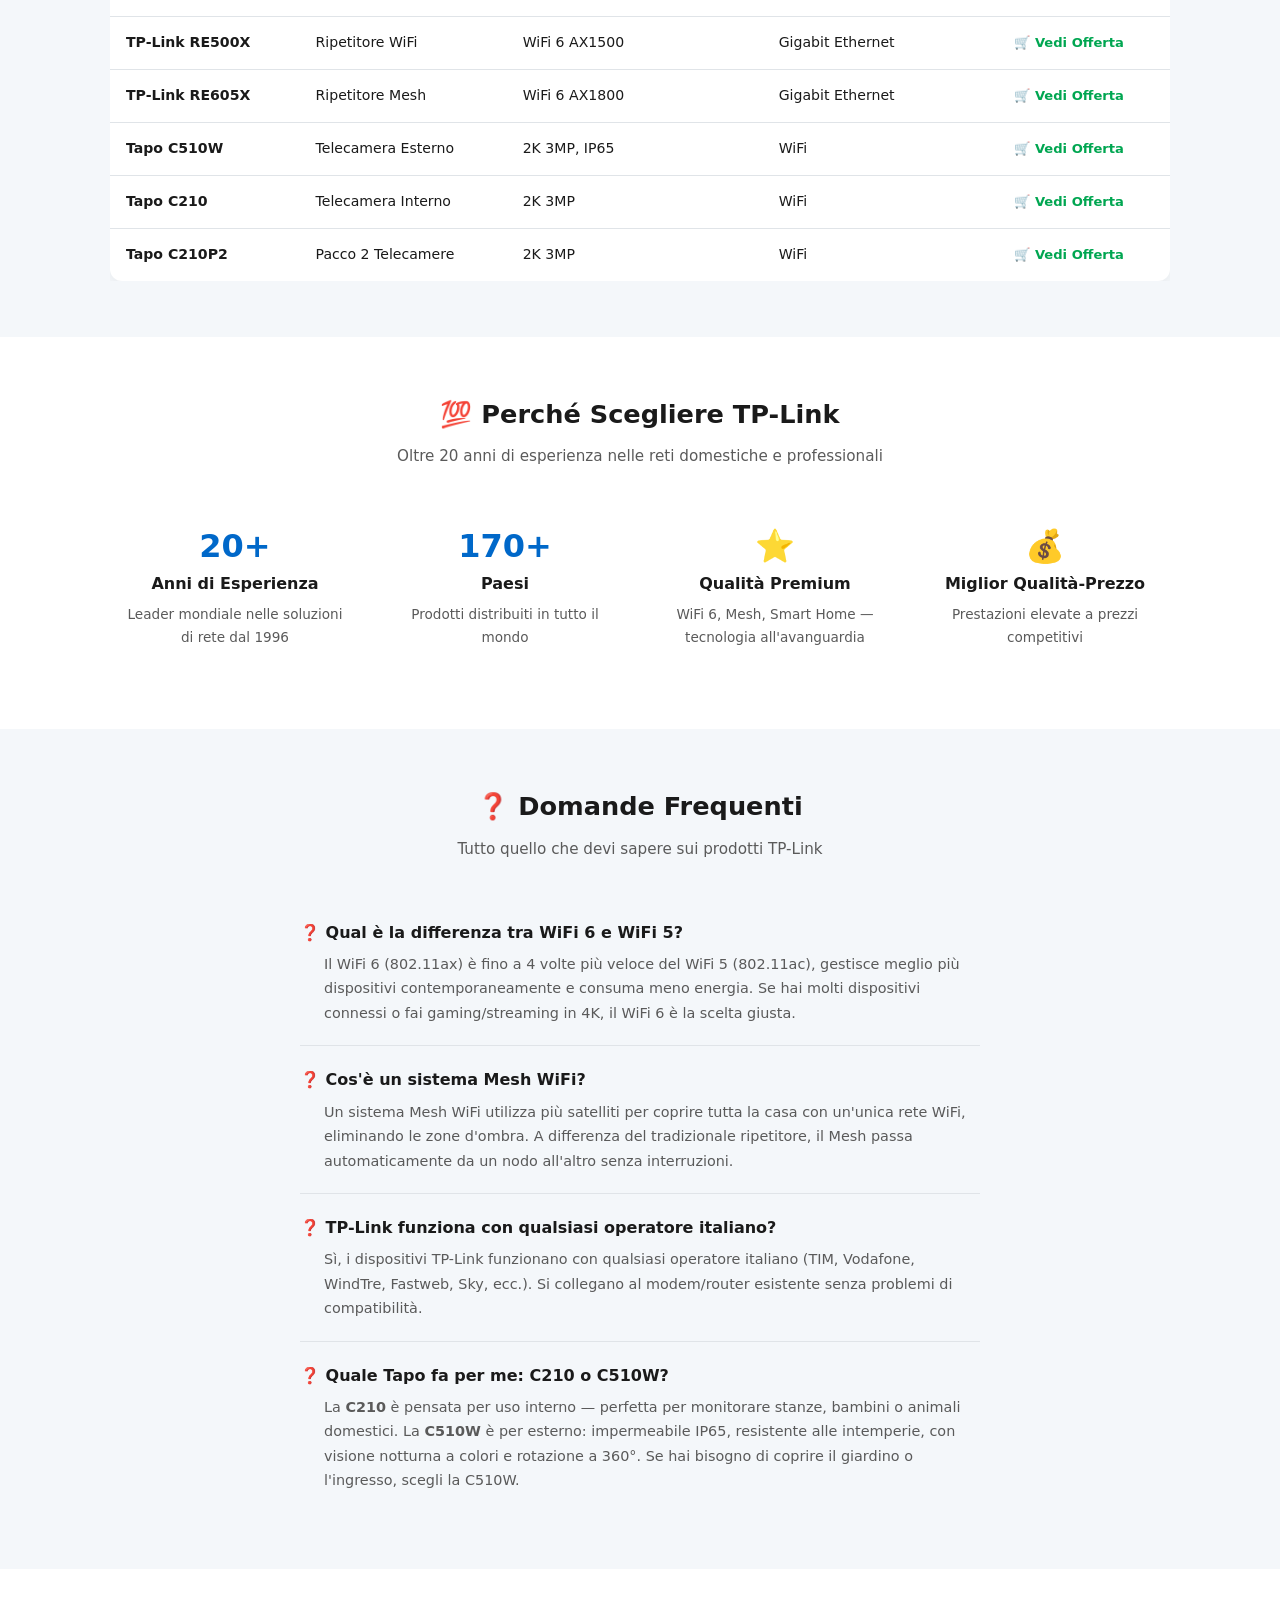
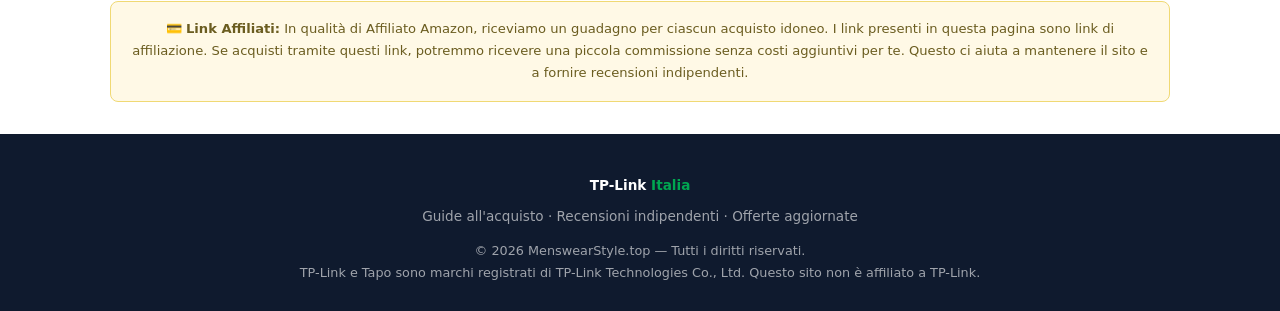
==== commit e94974b0: "Replace Archer NX200 with RE190" ====
--- a/t_873jggqaa11vb/index.html
+++ b/t_873jggqaa11vb/index.html
@@ -369,13 +369,13 @@
 
       <div class="product-card">
         <div class="product-img">
-          <img src="images/archer-nx200.jpg" alt="TP-Link Archer NX200" loading="lazy" />
+          <img src="images/re190.jpg" alt="TP-Link RE190" loading="lazy" />
         </div>
         <div class="product-info">
           <div class="rating">&#x2B50;&#x2B50;&#x2B50;&#x2B50;&#x2B50;</div>
-          <h3>TP-Link Archer NX200</h3>
-          <p class="desc">TP-Link Archer NX200 Router 5G Wi-Fi 6 AX1800 Mbps con SIM, Dual Band, Plug & Play, Porta Gigabit WAN/LAN, 4K-QAM, Beamforming, 8 × 5G/LTE, 2 × Wi-Fi Antenne Interne, EasyMesh, HomeShield</p>
-          <a class="btn-affiliate" href="https://pboost.me/n1cMzvch1" target="_blank" rel="nofollow sponsored">
+          <h3>TP-Link RE190</h3>
+          <p class="desc">TP-Link RE190 Mesh WiFi Ripetitore Wifi Wireless, Velocità Dual-Band 750 Mbps, Wifi Extender, Amplificatore Wifi, Access Point, Tecnologia TP-Link Onemesh, Compatibile con Modem Fibra e ADSL</p>
+          <a class="btn-affiliate" href="https://pboost.me/r2vogtdO0" target="_blank" rel="nofollow sponsored">
             &#x1F4B5; Miglior Prezzo su Amazon
           </a>
         </div>
@@ -490,11 +490,11 @@
           </thead>
           <tbody>
             <tr>
-              <td><strong>TP-Link Archer NX200</strong></td>
-              <td>Router 5G</td>
-              <td>WiFi 6 AX1800</td>
-              <td>Gigabit WAN/LAN</td>
-              <td><a class="aff-link" href="https://pboost.me/n1cMzvch1" target="_blank" rel="nofollow sponsored">&#x1F6D2; Vedi Offerta</a></td>
+              <td><strong>TP-Link RE190</strong></td>
+              <td>Ripetitore Mesh</td>
+              <td>WiFi Dual-Band 750 Mbps</td>
+              <td>OneMesh, Access Point</td>
+              <td><a class="aff-link" href="https://pboost.me/r2vogtdO0" target="_blank" rel="nofollow sponsored">&#x1F6D2; Vedi Offerta</a></td>
             </tr>
             <tr>
               <td><strong>TP-Link RE500X</strong></td>
